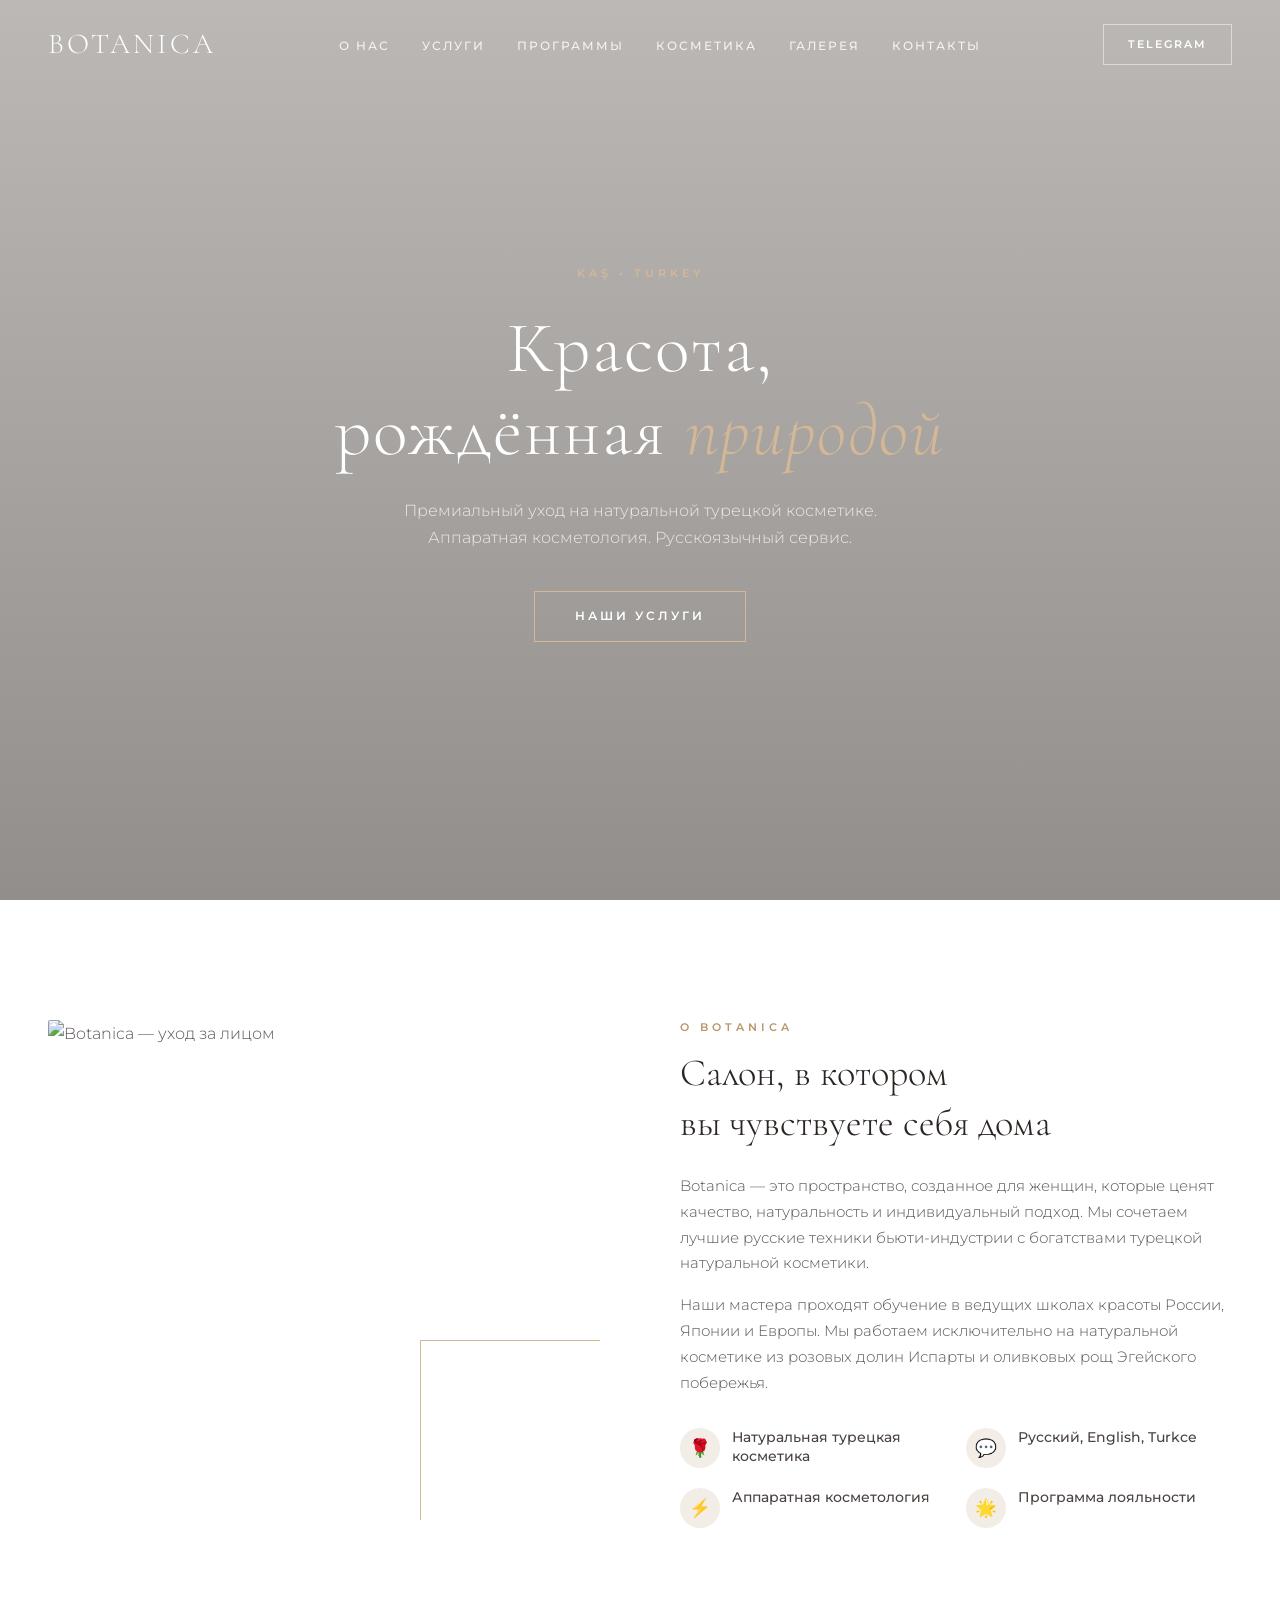
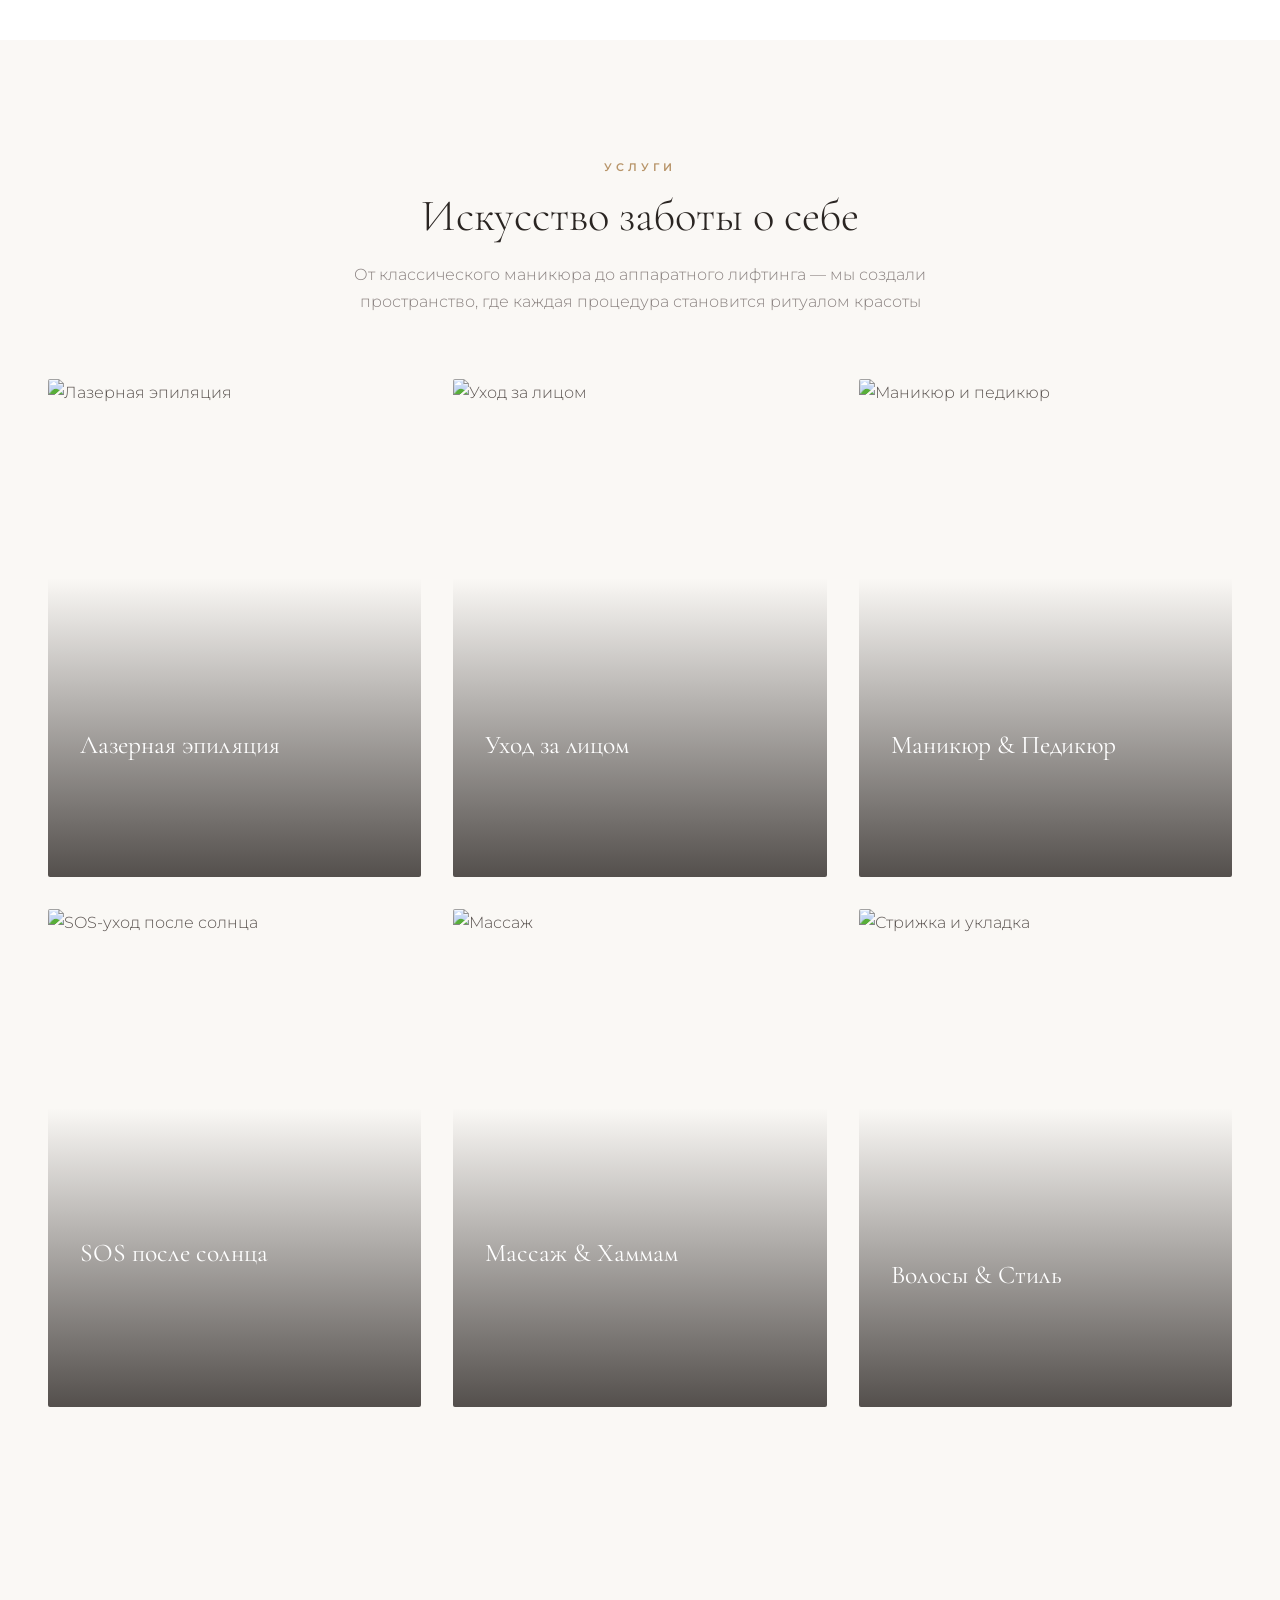
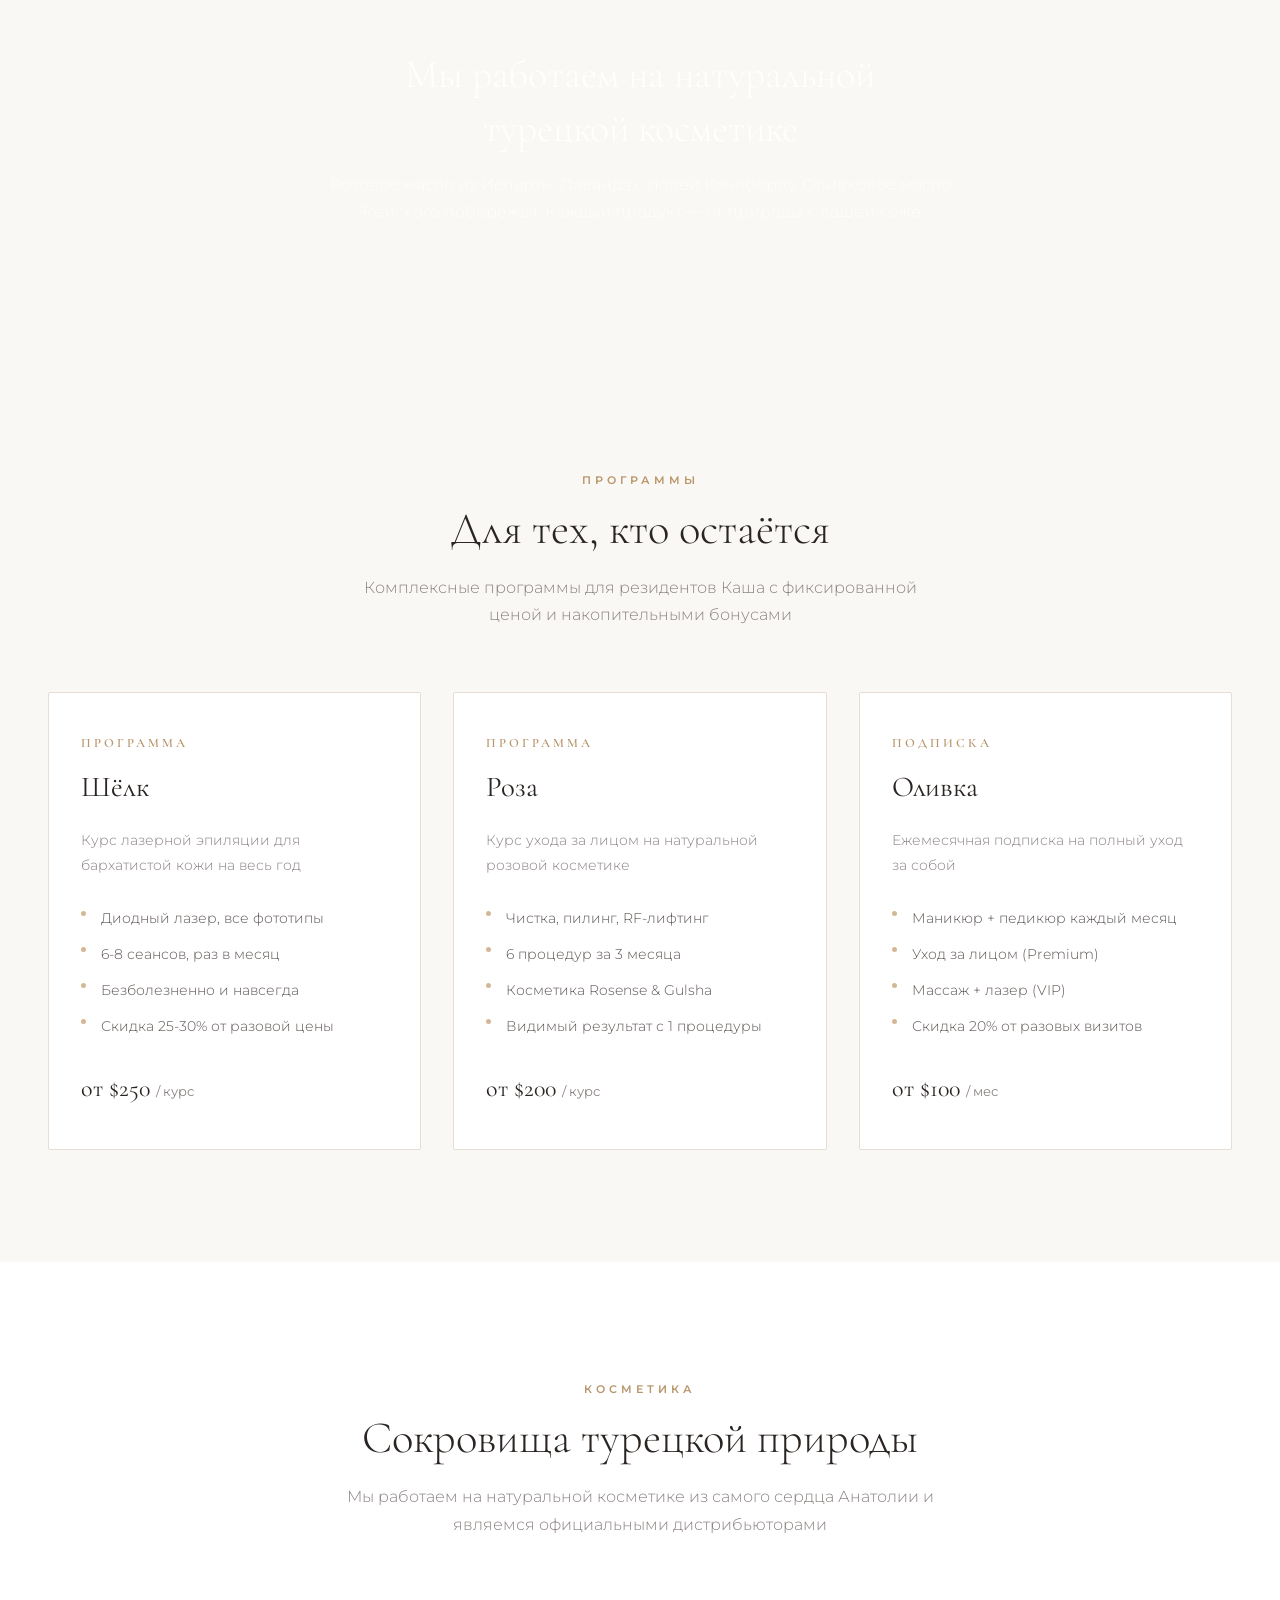
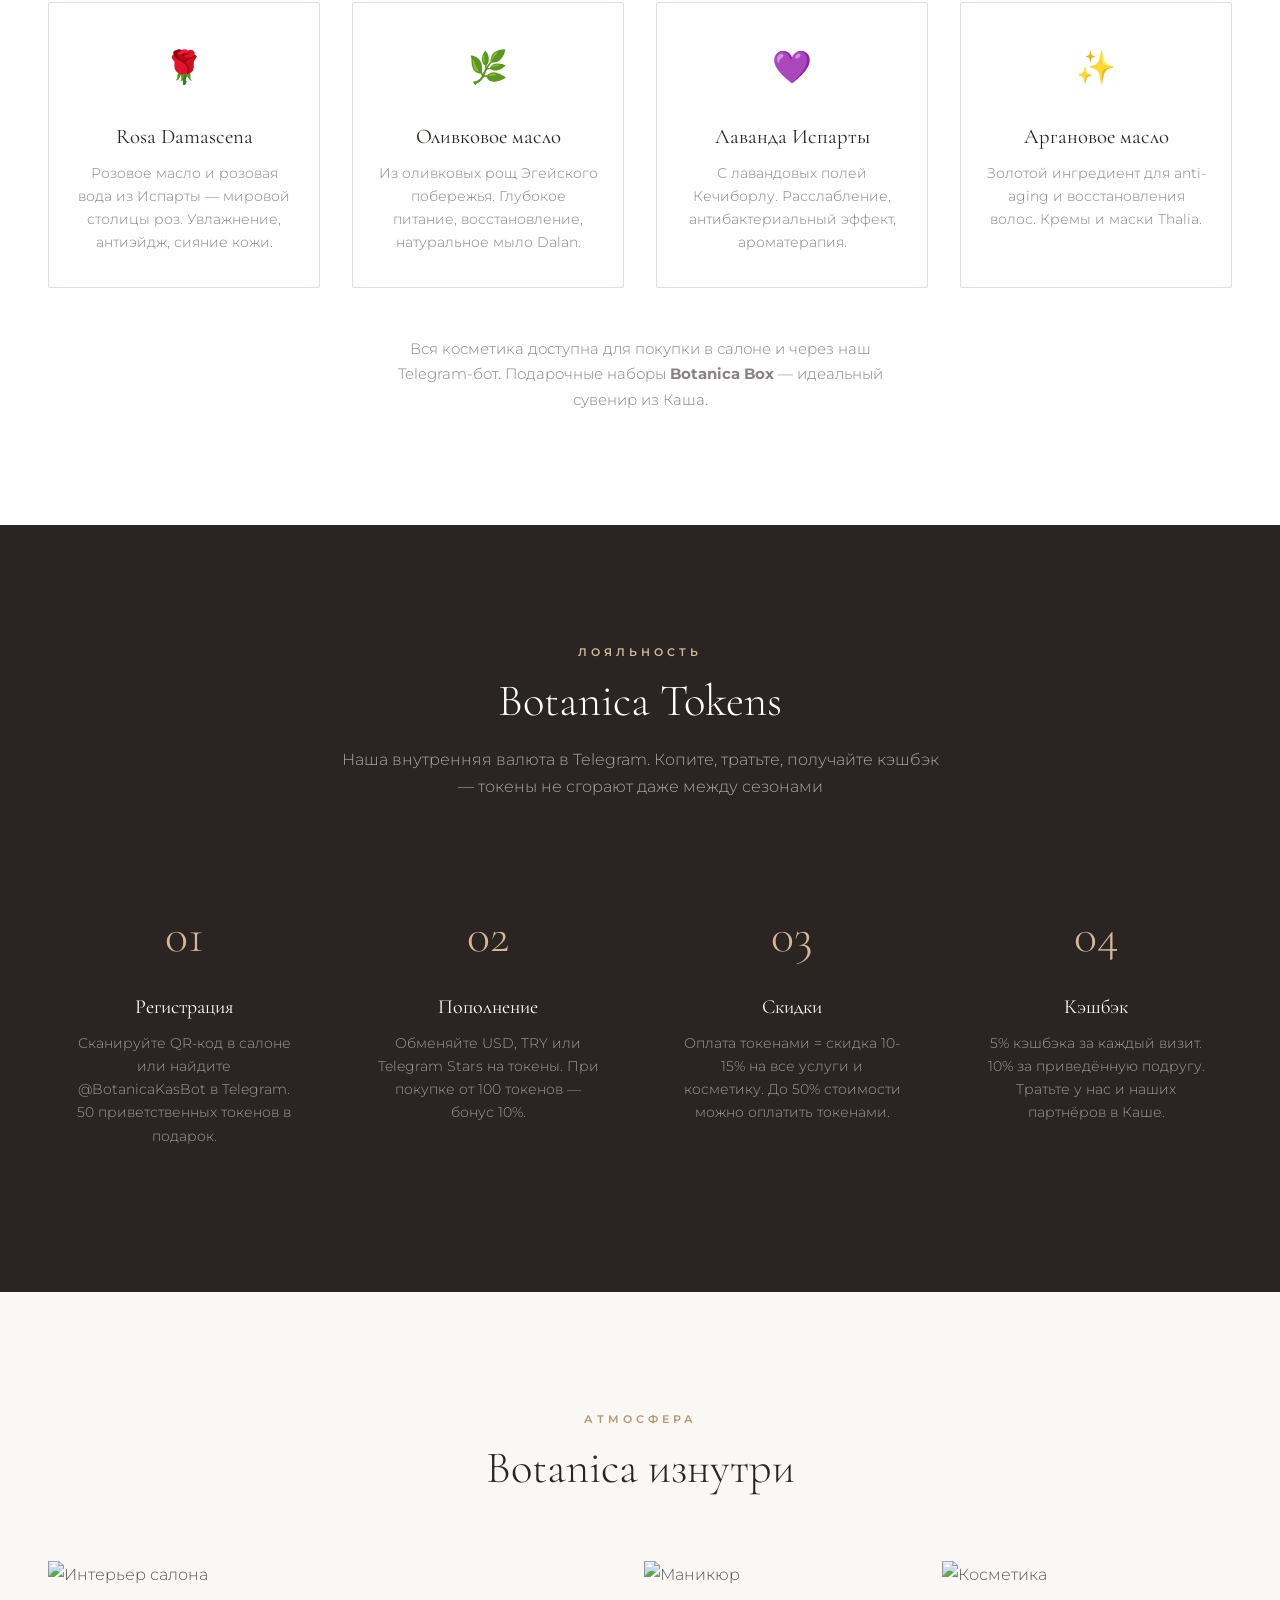
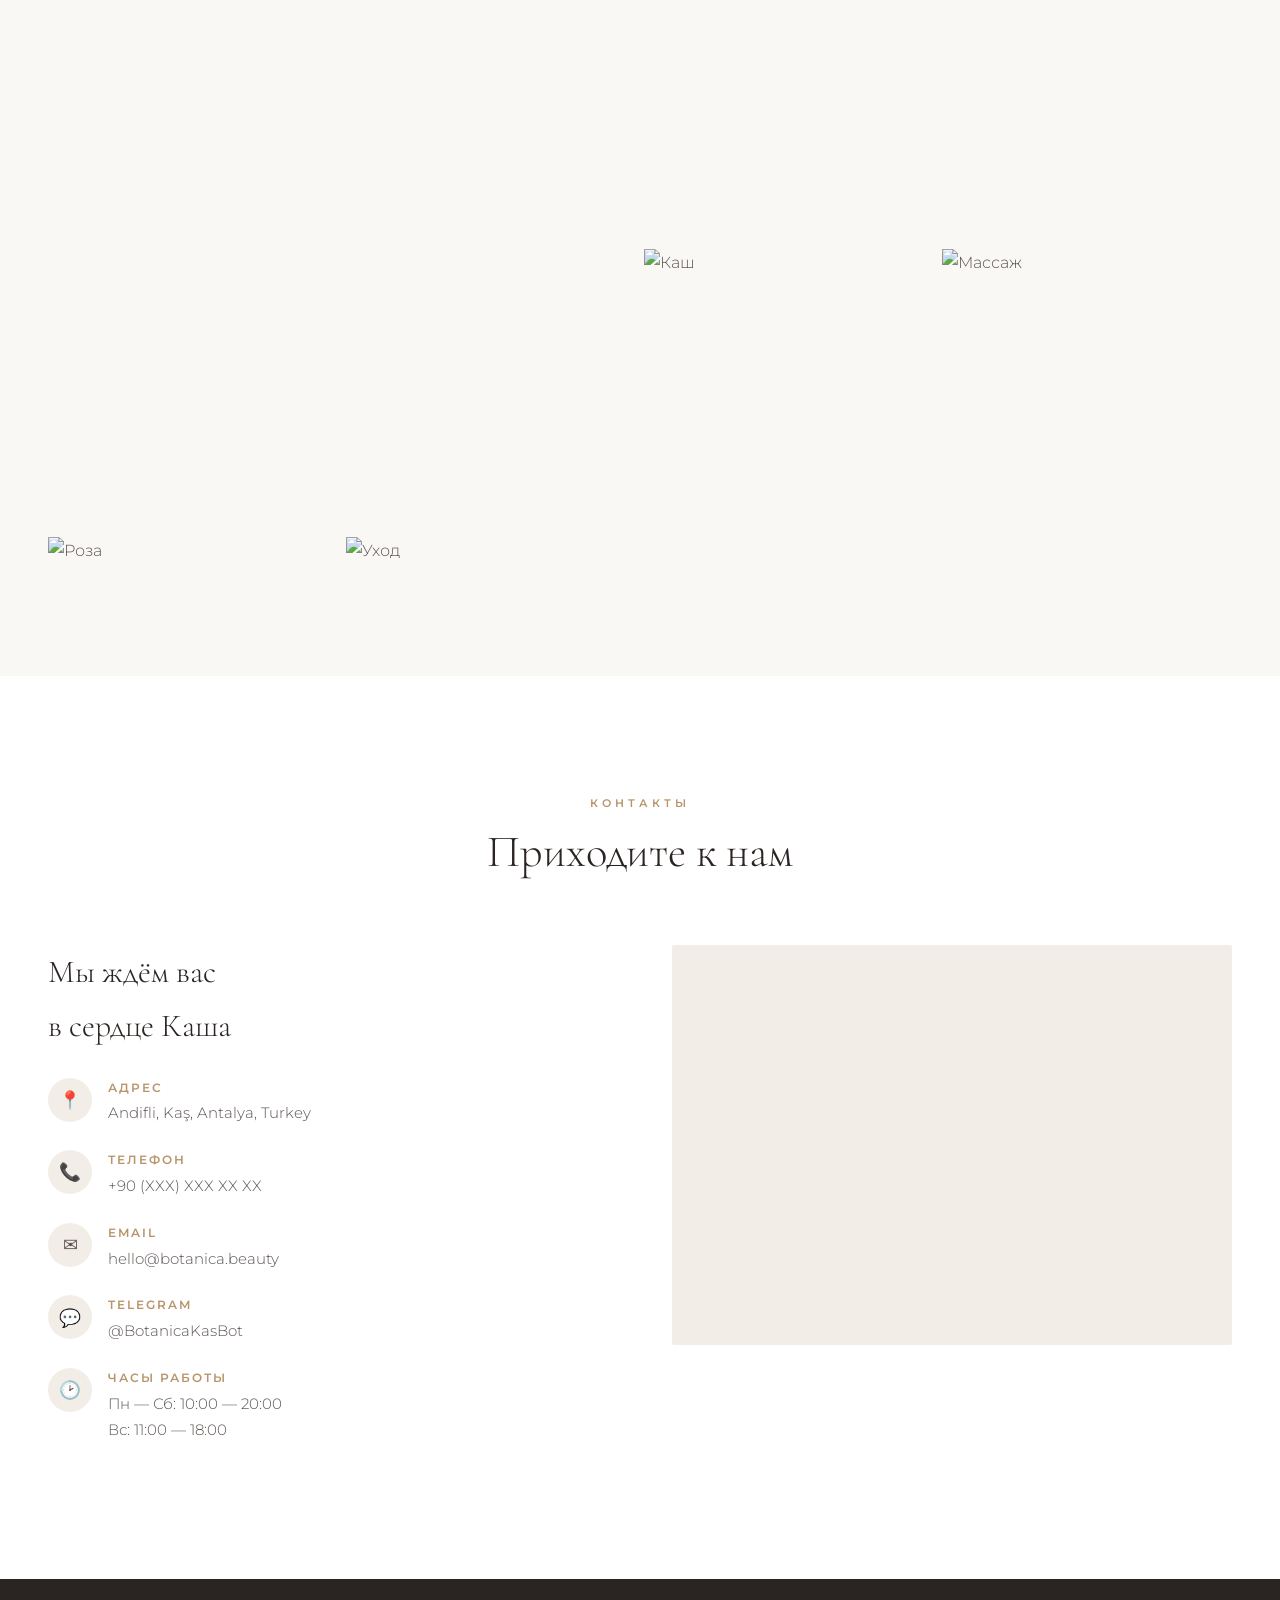
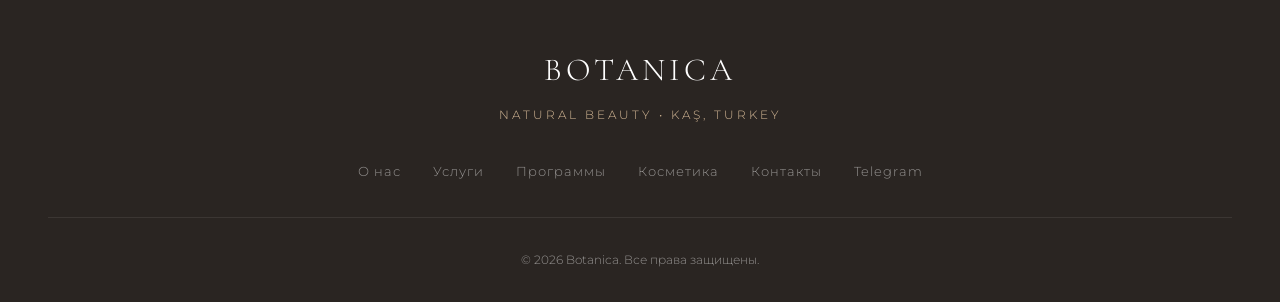
==== docs/promo/index.html @ bbc09ff9 "Add premium promo website for Botanica beauty salon - Luxury landing page targeting Russian-speaking" ====
<!DOCTYPE html>
<html lang="ru">
<head>
  <meta charset="UTF-8">
  <meta name="viewport" content="width=device-width, initial-scale=1.0">
  <title>Botanica — Салон красоты в Каше</title>
  <meta name="description" content="Botanica — премиальный салон красоты и студия натуральной турецкой косметики в Каше, Турция. Аппаратная косметология, лазерная эпиляция, маникюр, уход за лицом.">
  <link rel="stylesheet" href="css/style.css">
  <link rel="icon" href="data:image/svg+xml,<svg xmlns='http://www.w3.org/2000/svg' viewBox='0 0 100 100'><text y='.9em' font-size='90'>🌿</text></svg>">
</head>
<body>

<!-- ===== NAVIGATION ===== -->
<nav class="nav">
  <a href="#" class="nav-logo">Botanica</a>
  <button class="nav-toggle" aria-label="Menu">
    <span></span><span></span><span></span>
  </button>
  <ul class="nav-links">
    <li><a href="#about">О нас</a></li>
    <li><a href="#services">Услуги</a></li>
    <li><a href="#programs">Программы</a></li>
    <li><a href="#cosmetics">Косметика</a></li>
    <li><a href="#gallery">Галерея</a></li>
    <li><a href="#contact">Контакты</a></li>
  </ul>
  <a href="https://t.me/BotanicaKasBot" class="nav-cta" target="_blank">Telegram</a>
</nav>

<!-- ===== HERO ===== -->
<section class="hero">
  <div class="hero-bg"></div>
  <div class="hero-overlay"></div>
  <div class="hero-content">
    <span class="hero-tag">Kaş &bull; Turkey</span>
    <h1>Красота,<br>рождённая <em>природой</em></h1>
    <p class="hero-sub">Премиальный уход на натуральной турецкой косметике.<br>Аппаратная косметология. Русскоязычный сервис.</p>
    <a href="#services" class="hero-btn">Наши услуги</a>
  </div>
</section>

<!-- ===== ABOUT ===== -->
<section class="about" id="about">
  <div class="section about-grid">
    <div class="about-img reveal">
      <img src="https://images.unsplash.com/photo-1570172619644-dfd03ed5d881?w=800&q=80" alt="Botanica — уход за лицом" loading="lazy">
    </div>
    <div class="about-text reveal">
      <span class="section-tag">О Botanica</span>
      <h2>Салон, в котором<br>вы чувствуете себя дома</h2>
      <p>Botanica — это пространство, созданное для женщин, которые ценят качество, натуральность и индивидуальный подход. Мы сочетаем лучшие русские техники бьюти-индустрии с богатствами турецкой натуральной косметики.</p>
      <p>Наши мастера проходят обучение в ведущих школах красоты России, Японии и Европы. Мы работаем исключительно на натуральной косметике из розовых долин Испарты и оливковых рощ Эгейского побережья.</p>
      <div class="about-features">
        <div class="about-feature">
          <div class="icon">&#127801;</div>
          <span>Натуральная турецкая косметика</span>
        </div>
        <div class="about-feature">
          <div class="icon">&#128172;</div>
          <span>Русский, English, Turkce</span>
        </div>
        <div class="about-feature">
          <div class="icon">&#9889;</div>
          <span>Аппаратная косметология</span>
        </div>
        <div class="about-feature">
          <div class="icon">&#127775;</div>
          <span>Программа лояльности</span>
        </div>
      </div>
    </div>
  </div>
</section>

<!-- ===== SERVICES ===== -->
<section id="services">
  <div class="section">
    <div class="section-header reveal">
      <span class="section-tag">Услуги</span>
      <h2 class="section-title">Искусство заботы о себе</h2>
      <p class="section-subtitle">От классического маникюра до аппаратного лифтинга — мы создали пространство, где каждая процедура становится ритуалом красоты</p>
    </div>

    <div class="services-grid">
      <div class="service-card reveal">
        <img src="https://images.unsplash.com/photo-1616394584738-fc6e612e71b9?w=600&q=80" alt="Лазерная эпиляция" loading="lazy">
        <div class="service-card-overlay">
          <h3>Лазерная эпиляция</h3>
          <p>Диодный лазер нового поколения. Все фототипы кожи. Комфортно и навсегда.</p>
          <span class="service-card-price">от $50 за зону</span>
        </div>
      </div>

      <div class="service-card reveal">
        <img src="https://images.unsplash.com/photo-1570172619644-dfd03ed5d881?w=600&q=80" alt="Уход за лицом" loading="lazy">
        <div class="service-card-overlay">
          <h3>Уход за лицом</h3>
          <p>HydraFacial, RF-лифтинг, пилинги на розовой воде. Антиэйдж и восстановление.</p>
          <span class="service-card-price">от $40</span>
        </div>
      </div>

      <div class="service-card reveal">
        <img src="https://images.unsplash.com/photo-1604654894610-df63bc536371?w=600&q=80" alt="Маникюр и педикюр" loading="lazy">
        <div class="service-card-overlay">
          <h3>Маникюр &amp; Педикюр</h3>
          <p>Аппаратный маникюр, стойкое покрытие, нейл-арт. Стерильность и точность.</p>
          <span class="service-card-price">от $25</span>
        </div>
      </div>

      <div class="service-card reveal">
        <img src="https://images.unsplash.com/photo-1519823551278-64ac92734fb1?w=600&q=80" alt="SOS-уход после солнца" loading="lazy">
        <div class="service-card-overlay">
          <h3>SOS после солнца</h3>
          <p>Экстренное восстановление кожи после солнечных ожогов. Маски с алоэ и розовой водой.</p>
          <span class="service-card-price">от $35</span>
        </div>
      </div>

      <div class="service-card reveal">
        <img src="https://images.unsplash.com/photo-1560750588-73207b1ef5b8?w=600&q=80" alt="Массаж" loading="lazy">
        <div class="service-card-overlay">
          <h3>Массаж &amp; Хаммам</h3>
          <p>Расслабляющий массаж с эфирными маслами. Авторский ритуал «Botanica Hammam».</p>
          <span class="service-card-price">от $60</span>
        </div>
      </div>

      <div class="service-card reveal">
        <img src="https://images.unsplash.com/photo-1562322140-8baeececf3df?w=600&q=80" alt="Стрижка и укладка" loading="lazy">
        <div class="service-card-overlay">
          <h3>Волосы &amp; Стиль</h3>
          <p>Стрижки, окрашивание, восстановление. Уходовые процедуры с аргановым маслом.</p>
          <span class="service-card-price">от $30</span>
        </div>
      </div>
    </div>
  </div>
</section>

<!-- ===== HIGHLIGHT ===== -->
<div class="highlight">
  <div class="highlight-bg"></div>
  <div class="highlight-content reveal">
    <h2>Мы работаем на натуральной<br>турецкой косметике</h2>
    <p>Розовое масло из Испарты. Лаванда с полей Кечиборлу. Оливковое масло Эгейского побережья. Каждый продукт — от природы к вашей коже.</p>
  </div>
</div>

<!-- ===== PROGRAMS ===== -->
<section id="programs">
  <div class="section">
    <div class="section-header reveal">
      <span class="section-tag">Программы</span>
      <h2 class="section-title">Для тех, кто остаётся</h2>
      <p class="section-subtitle">Комплексные программы для резидентов Каша с фиксированной ценой и накопительными бонусами</p>
    </div>

    <div class="programs-grid">
      <div class="program-card reveal">
        <div class="program-name">Программа</div>
        <h3>Шёлк</h3>
        <p>Курс лазерной эпиляции для бархатистой кожи на весь год</p>
        <ul>
          <li>Диодный лазер, все фототипы</li>
          <li>6-8 сеансов, раз в месяц</li>
          <li>Безболезненно и навсегда</li>
          <li>Скидка 25-30% от разовой цены</li>
        </ul>
        <div class="program-price">от $250 <small>/ курс</small></div>
      </div>

      <div class="program-card reveal">
        <div class="program-name">Программа</div>
        <h3>Роза</h3>
        <p>Курс ухода за лицом на натуральной розовой косметике</p>
        <ul>
          <li>Чистка, пилинг, RF-лифтинг</li>
          <li>6 процедур за 3 месяца</li>
          <li>Косметика Rosense &amp; Gulsha</li>
          <li>Видимый результат с 1 процедуры</li>
        </ul>
        <div class="program-price">от $200 <small>/ курс</small></div>
      </div>

      <div class="program-card reveal">
        <div class="program-name">Подписка</div>
        <h3>Оливка</h3>
        <p>Ежемесячная подписка на полный уход за собой</p>
        <ul>
          <li>Маникюр + педикюр каждый месяц</li>
          <li>Уход за лицом (Premium)</li>
          <li>Массаж + лазер (VIP)</li>
          <li>Скидка 20% от разовых визитов</li>
        </ul>
        <div class="program-price">от $100 <small>/ мес</small></div>
      </div>
    </div>
  </div>
</section>

<!-- ===== COSMETICS ===== -->
<section class="cosmetics" id="cosmetics">
  <div class="section">
    <div class="section-header reveal">
      <span class="section-tag">Косметика</span>
      <h2 class="section-title">Сокровища турецкой природы</h2>
      <p class="section-subtitle">Мы работаем на натуральной косметике из самого сердца Анатолии и являемся официальными дистрибьюторами</p>
    </div>

    <div class="cosmetics-grid">
      <div class="cosmetic-card reveal">
        <div class="cosmetic-icon">&#127801;</div>
        <h4>Rosa Damascena</h4>
        <p>Розовое масло и розовая вода из Испарты — мировой столицы роз. Увлажнение, антиэйдж, сияние кожи.</p>
      </div>
      <div class="cosmetic-card reveal">
        <div class="cosmetic-icon">&#127807;</div>
        <h4>Оливковое масло</h4>
        <p>Из оливковых рощ Эгейского побережья. Глубокое питание, восстановление, натуральное мыло Dalan.</p>
      </div>
      <div class="cosmetic-card reveal">
        <div class="cosmetic-icon">&#128156;</div>
        <h4>Лаванда Испарты</h4>
        <p>С лавандовых полей Кечиборлу. Расслабление, антибактериальный эффект, ароматерапия.</p>
      </div>
      <div class="cosmetic-card reveal">
        <div class="cosmetic-icon">&#10024;</div>
        <h4>Аргановое масло</h4>
        <p>Золотой ингредиент для anti-aging и восстановления волос. Кремы и маски Thalia.</p>
      </div>
    </div>

    <div style="text-align:center; margin-top:3rem;" class="reveal">
      <p style="font-size:.95rem; color:var(--text-light); max-width:500px; margin:0 auto;">
        Вся косметика доступна для покупки в салоне и через наш Telegram-бот. Подарочные наборы <strong>Botanica Box</strong> — идеальный сувенир из Каша.
      </p>
    </div>
  </div>
</section>

<!-- ===== LOYALTY ===== -->
<section class="loyalty" id="loyalty">
  <div class="section">
    <div class="section-header">
      <span class="section-tag">Лояльность</span>
      <h2 class="section-title">Botanica Tokens</h2>
      <p class="section-subtitle">Наша внутренняя валюта в Telegram. Копите, тратьте, получайте кэшбэк — токены не сгорают даже между сезонами</p>
    </div>

    <div class="loyalty-steps">
      <div class="loyalty-step reveal">
        <div class="loyalty-step-num">01</div>
        <h4>Регистрация</h4>
        <p>Сканируйте QR-код в салоне или найдите @BotanicaKasBot в Telegram. 50 приветственных токенов в подарок.</p>
      </div>
      <div class="loyalty-step reveal">
        <div class="loyalty-step-num">02</div>
        <h4>Пополнение</h4>
        <p>Обменяйте USD, TRY или Telegram Stars на токены. При покупке от 100 токенов — бонус 10%.</p>
      </div>
      <div class="loyalty-step reveal">
        <div class="loyalty-step-num">03</div>
        <h4>Скидки</h4>
        <p>Оплата токенами = скидка 10-15% на все услуги и косметику. До 50% стоимости можно оплатить токенами.</p>
      </div>
      <div class="loyalty-step reveal">
        <div class="loyalty-step-num">04</div>
        <h4>Кэшбэк</h4>
        <p>5% кэшбэка за каждый визит. 10% за приведённую подругу. Тратьте у нас и наших партнёров в Каше.</p>
      </div>
    </div>
  </div>
</section>

<!-- ===== GALLERY ===== -->
<section id="gallery">
  <div class="section">
    <div class="section-header reveal">
      <span class="section-tag">Атмосфера</span>
      <h2 class="section-title">Botanica изнутри</h2>
    </div>

    <div class="gallery-grid reveal">
      <div class="gallery-item">
        <img src="https://images.unsplash.com/photo-1522337360788-8b13dee7a37e?w=900&q=80" alt="Интерьер салона" loading="lazy">
      </div>
      <div class="gallery-item">
        <img src="https://images.unsplash.com/photo-1487412947147-5cebf100ffc2?w=500&q=80" alt="Маникюр" loading="lazy">
      </div>
      <div class="gallery-item">
        <img src="https://images.unsplash.com/photo-1596178065887-1198b6148b2b?w=500&q=80" alt="Косметика" loading="lazy">
      </div>
      <div class="gallery-item">
        <img src="https://images.unsplash.com/photo-1507003211169-0a1dd7228f2d?w=500&q=80" alt="Каш" loading="lazy">
      </div>
      <div class="gallery-item">
        <img src="https://images.unsplash.com/photo-1540555700478-4be289fbec6b?w=500&q=80" alt="Массаж" loading="lazy">
      </div>
      <div class="gallery-item">
        <img src="https://images.unsplash.com/photo-1457972729786-0411a3b2b626?w=500&q=80" alt="Роза" loading="lazy">
      </div>
      <div class="gallery-item">
        <img src="https://images.unsplash.com/photo-1583416750470-965b2707b355?w=500&q=80" alt="Уход" loading="lazy">
      </div>
    </div>
  </div>
</section>

<!-- ===== CONTACT ===== -->
<section class="contact" id="contact">
  <div class="section">
    <div class="section-header reveal">
      <span class="section-tag">Контакты</span>
      <h2 class="section-title">Приходите к нам</h2>
    </div>

    <div class="contact-grid">
      <div class="contact-info reveal">
        <h3>Мы ждём вас<br>в сердце Каша</h3>
        <div class="contact-item">
          <div class="ci-icon">&#128205;</div>
          <div class="ci-text">
            <h4>Адрес</h4>
            <p>Andifli, Kaş, Antalya, Turkey</p>
          </div>
        </div>
        <div class="contact-item">
          <div class="ci-icon">&#128222;</div>
          <div class="ci-text">
            <h4>Телефон</h4>
            <p>+90 (XXX) XXX XX XX</p>
          </div>
        </div>
        <div class="contact-item">
          <div class="ci-icon">&#9993;</div>
          <div class="ci-text">
            <h4>Email</h4>
            <p>hello@botanica.beauty</p>
          </div>
        </div>
        <div class="contact-item">
          <div class="ci-icon">&#128172;</div>
          <div class="ci-text">
            <h4>Telegram</h4>
            <p>@BotanicaKasBot</p>
          </div>
        </div>
        <div class="contact-item">
          <div class="ci-icon">&#128337;</div>
          <div class="ci-text">
            <h4>Часы работы</h4>
            <p>Пн — Сб: 10:00 — 20:00<br>Вс: 11:00 — 18:00</p>
          </div>
        </div>
      </div>

      <div class="contact-map reveal">
        <iframe src="https://www.google.com/maps/embed?pb=!1m18!1m12!1m3!1d12856.09!2d29.635!3d36.199!2m3!1f0!2f0!3f0!3m2!1i1024!2i768!4f13.1!3m3!1m2!1s0x14c04a1a41a36f0d%3A0x4e54c9c84c8e1b89!2sKa%C5%9F%2C%20Antalya%2C%20Turkey!5e0!3m2!1sen!2s!4v1" allowfullscreen loading="lazy" title="Botanica location"></iframe>
      </div>
    </div>
  </div>
</section>

<!-- ===== FOOTER ===== -->
<footer class="footer">
  <div class="footer-logo">Botanica</div>
  <div class="footer-tagline">Natural Beauty &bull; Kaş, Turkey</div>
  <ul class="footer-links">
    <li><a href="#about">О нас</a></li>
    <li><a href="#services">Услуги</a></li>
    <li><a href="#programs">Программы</a></li>
    <li><a href="#cosmetics">Косметика</a></li>
    <li><a href="#contact">Контакты</a></li>
    <li><a href="https://t.me/BotanicaKasBot" target="_blank">Telegram</a></li>
  </ul>
  <div class="footer-copy">&copy; 2026 Botanica. Все права защищены.</div>
</footer>

<script src="js/main.js"></script>
</body>
</html>
---- docs/promo/css/style.css ----
/* ============================================================
   Botanica Promo — Premium Beauty Salon in Kaş
   Luxury aesthetic: soft neutrals, gold accents, airy typography
   ============================================================ */

@import url('https://fonts.googleapis.com/css2?family=Cormorant+Garamond:ital,wght@0,300;0,400;0,500;0,600;0,700;1,300;1,400&family=Montserrat:wght@300;400;500;600&display=swap');

:root {
  --cream: #faf8f5;
  --white: #ffffff;
  --nude: #f3ede7;
  --blush: #e8ddd4;
  --rose: #c9a88e;
  --gold: #b8956a;
  --gold-light: #d4b896;
  --dark: #2a2522;
  --dark-soft: #4a4340;
  --text: #5c5552;
  --text-light: #8a8280;
  --green: #7a9b7e;
  --green-dark: #5a7a5e;
  --overlay: rgba(42, 37, 34, .45);
  --serif: 'Cormorant Garamond', Georgia, serif;
  --sans: 'Montserrat', -apple-system, BlinkMacSystemFont, sans-serif;
  --transition: .4s cubic-bezier(.25, .8, .25, 1);
}

*, *::before, *::after { margin: 0; padding: 0; box-sizing: border-box; }

html { scroll-behavior: smooth; font-size: 16px; }

body {
  font-family: var(--sans);
  background: var(--cream);
  color: var(--text);
  line-height: 1.7;
  font-weight: 300;
  overflow-x: hidden;
}

::selection { background: var(--gold-light); color: var(--dark); }

img { max-width: 100%; display: block; }

a { color: var(--gold); text-decoration: none; transition: color var(--transition); }
a:hover { color: var(--dark); }

/* ===== NAVIGATION ===== */
.nav {
  position: fixed; top: 0; left: 0; right: 0; z-index: 1000;
  padding: 1.25rem 3rem;
  display: flex; align-items: center; justify-content: space-between;
  transition: background var(--transition), padding var(--transition), box-shadow var(--transition);
}
.nav.scrolled {
  background: rgba(250, 248, 245, .95);
  backdrop-filter: blur(20px);
  padding: .75rem 3rem;
  box-shadow: 0 1px 30px rgba(0,0,0,.06);
}
.nav-logo {
  font-family: var(--serif);
  font-size: 1.8rem;
  font-weight: 300;
  letter-spacing: 3px;
  color: var(--white);
  text-transform: uppercase;
  transition: color var(--transition);
}
.nav.scrolled .nav-logo { color: var(--dark); }
.nav-links { display: flex; gap: 2rem; list-style: none; }
.nav-links a {
  font-size: .75rem; font-weight: 500; letter-spacing: 2px;
  text-transform: uppercase; color: rgba(255,255,255,.85);
  position: relative; transition: color var(--transition);
}
.nav.scrolled .nav-links a { color: var(--text); }
.nav-links a:hover { color: var(--gold); }
.nav-links a::after {
  content: ''; position: absolute; bottom: -4px; left: 0;
  width: 0; height: 1px; background: var(--gold);
  transition: width var(--transition);
}
.nav-links a:hover::after { width: 100%; }

.nav-cta {
  font-size: .7rem; font-weight: 600; letter-spacing: 2px;
  text-transform: uppercase; color: var(--white);
  border: 1px solid rgba(255,255,255,.5);
  padding: .6rem 1.5rem; border-radius: 0;
  transition: all var(--transition); cursor: pointer; background: none;
}
.nav.scrolled .nav-cta { color: var(--gold); border-color: var(--gold); }
.nav-cta:hover { background: var(--gold); color: var(--white); border-color: var(--gold); }

/* Mobile menu */
.nav-toggle {
  display: none; background: none; border: none; cursor: pointer;
  width: 30px; height: 24px; position: relative;
}
.nav-toggle span {
  display: block; width: 100%; height: 1.5px; background: white;
  position: absolute; left: 0; transition: all .3s;
}
.nav.scrolled .nav-toggle span { background: var(--dark); }
.nav-toggle span:nth-child(1) { top: 0; }
.nav-toggle span:nth-child(2) { top: 50%; transform: translateY(-50%); }
.nav-toggle span:nth-child(3) { bottom: 0; }

@media (max-width: 900px) {
  .nav { padding: 1rem 1.5rem; }
  .nav.scrolled { padding: .75rem 1.5rem; }
  .nav-toggle { display: block; }
  .nav-links {
    display: none; flex-direction: column;
    position: absolute; top: 100%; left: 0; right: 0;
    background: rgba(250,248,245,.98); backdrop-filter: blur(20px);
    padding: 2rem; gap: 1.25rem;
  }
  .nav-links.open { display: flex; }
  .nav-links a { color: var(--text) !important; font-size: .85rem; }
  .nav-cta { display: none; }
}

/* ===== HERO ===== */
.hero {
  position: relative;
  height: 100vh; min-height: 700px;
  display: flex; align-items: center; justify-content: center;
  text-align: center;
  overflow: hidden;
}
.hero-bg {
  position: absolute; inset: 0;
  background-image: url('https://images.unsplash.com/photo-1560750588-73207b1ef5b8?w=1920&q=80');
  background-size: cover; background-position: center;
  filter: brightness(.7);
  transition: transform 8s ease-out;
}
.hero:hover .hero-bg { transform: scale(1.03); }
.hero-overlay {
  position: absolute; inset: 0;
  background: linear-gradient(180deg, rgba(42,37,34,.3) 0%, rgba(42,37,34,.5) 100%);
}
.hero-content { position: relative; z-index: 2; max-width: 700px; padding: 0 2rem; }
.hero-tag {
  display: inline-block;
  font-size: .7rem; font-weight: 600; letter-spacing: 4px;
  text-transform: uppercase; color: var(--gold-light);
  margin-bottom: 1.5rem;
  opacity: 0; animation: fadeUp .8s .3s forwards;
}
.hero h1 {
  font-family: var(--serif);
  font-size: 4.5rem; font-weight: 300;
  color: var(--white); line-height: 1.15;
  letter-spacing: 2px;
  opacity: 0; animation: fadeUp .8s .5s forwards;
}
.hero h1 em { font-style: italic; color: var(--gold-light); }
.hero-sub {
  font-size: 1rem; color: rgba(255,255,255,.8);
  margin-top: 1.5rem; font-weight: 300;
  opacity: 0; animation: fadeUp .8s .7s forwards;
}
.hero-btn {
  display: inline-block;
  margin-top: 2.5rem;
  padding: .9rem 2.5rem;
  font-size: .75rem; font-weight: 600; letter-spacing: 3px;
  text-transform: uppercase;
  color: var(--white); border: 1px solid var(--gold-light);
  background: transparent;
  transition: all var(--transition);
  cursor: pointer;
  opacity: 0; animation: fadeUp .8s .9s forwards;
}
.hero-btn:hover { background: var(--gold); border-color: var(--gold); color: var(--white); }

@media (max-width: 768px) {
  .hero h1 { font-size: 2.8rem; }
}

/* ===== SECTION SHARED ===== */
.section {
  padding: 7rem 3rem;
  max-width: 1300px;
  margin: 0 auto;
}
@media (max-width: 768px) {
  .section { padding: 4rem 1.5rem; }
}

.section-header {
  text-align: center;
  margin-bottom: 4rem;
}
.section-tag {
  display: inline-block;
  font-size: .7rem; font-weight: 600; letter-spacing: 4px;
  text-transform: uppercase; color: var(--gold);
  margin-bottom: .75rem;
}
.section-title {
  font-family: var(--serif);
  font-size: 2.8rem; font-weight: 300;
  color: var(--dark); line-height: 1.25;
}
.section-subtitle {
  font-size: 1rem; color: var(--text-light);
  max-width: 600px; margin: 1rem auto 0;
  font-weight: 300;
}

/* ===== ABOUT ===== */
.about {
  background: var(--white);
}
.about-grid {
  display: grid;
  grid-template-columns: 1fr 1fr;
  gap: 5rem;
  align-items: center;
}
.about-img {
  position: relative;
  border-radius: 2px;
  overflow: hidden;
}
.about-img img {
  width: 100%;
  height: 500px;
  object-fit: cover;
  transition: transform 6s ease-out;
}
.about-img:hover img { transform: scale(1.05); }
.about-img::after {
  content: '';
  position: absolute; bottom: -20px; right: -20px;
  width: 200px; height: 200px;
  border: 1px solid var(--gold-light);
  z-index: -1;
}
.about-text .section-tag { text-align: left; }
.about-text h2 {
  font-family: var(--serif);
  font-size: 2.4rem; font-weight: 300;
  color: var(--dark); line-height: 1.3;
  margin-bottom: 1.5rem;
}
.about-text p {
  color: var(--text); font-size: .95rem;
  margin-bottom: 1rem;
}
.about-features {
  display: grid; grid-template-columns: 1fr 1fr;
  gap: 1.25rem; margin-top: 2rem;
}
.about-feature {
  display: flex; align-items: flex-start; gap: .75rem;
}
.about-feature .icon {
  width: 40px; height: 40px; flex-shrink: 0;
  display: flex; align-items: center; justify-content: center;
  background: var(--nude); border-radius: 50%;
  font-size: 1.1rem;
}
.about-feature span {
  font-size: .85rem; font-weight: 500; color: var(--dark-soft);
  line-height: 1.4;
}

@media (max-width: 900px) {
  .about-grid { grid-template-columns: 1fr; gap: 2.5rem; }
  .about-img img { height: 350px; }
  .about-features { grid-template-columns: 1fr; }
}

/* ===== SERVICES ===== */
.services-grid {
  display: grid;
  grid-template-columns: repeat(3, 1fr);
  gap: 2rem;
}
.service-card {
  position: relative;
  overflow: hidden;
  border-radius: 2px;
  cursor: pointer;
  aspect-ratio: 3/4;
}
.service-card img {
  width: 100%; height: 100%;
  object-fit: cover;
  transition: transform .6s ease, filter .6s ease;
}
.service-card:hover img {
  transform: scale(1.08);
  filter: brightness(.75);
}
.service-card-overlay {
  position: absolute; inset: 0;
  background: linear-gradient(180deg, transparent 40%, rgba(42,37,34,.8) 100%);
  display: flex; flex-direction: column;
  justify-content: flex-end;
  padding: 2rem;
  transition: background var(--transition);
}
.service-card:hover .service-card-overlay {
  background: linear-gradient(180deg, transparent 20%, rgba(42,37,34,.85) 100%);
}
.service-card-overlay h3 {
  font-family: var(--serif);
  font-size: 1.6rem; font-weight: 400;
  color: var(--white); margin-bottom: .25rem;
}
.service-card-overlay p {
  font-size: .8rem; color: rgba(255,255,255,.75);
  font-weight: 300;
  opacity: 0; transform: translateY(10px);
  transition: all .4s ease;
}
.service-card:hover .service-card-overlay p {
  opacity: 1; transform: translateY(0);
}
.service-card-price {
  display: inline-block;
  margin-top: .75rem;
  font-size: .7rem; font-weight: 600; letter-spacing: 2px;
  text-transform: uppercase; color: var(--gold-light);
  opacity: 0; transform: translateY(10px);
  transition: all .4s .1s ease;
}
.service-card:hover .service-card-price {
  opacity: 1; transform: translateY(0);
}

@media (max-width: 900px) {
  .services-grid { grid-template-columns: 1fr 1fr; }
}
@media (max-width: 600px) {
  .services-grid { grid-template-columns: 1fr; }
  .service-card { aspect-ratio: 4/3; }
}

/* ===== HIGHLIGHT BANNER ===== */
.highlight {
  position: relative;
  padding: 8rem 3rem;
  text-align: center;
  overflow: hidden;
}
.highlight-bg {
  position: absolute; inset: 0;
  background-image: url('https://images.unsplash.com/photo-1515377905703-c4788e51af15?w=1920&q=80');
  background-size: cover; background-position: center;
  filter: brightness(.5);
}
.highlight-content {
  position: relative; z-index: 2;
  max-width: 700px; margin: 0 auto;
}
.highlight h2 {
  font-family: var(--serif);
  font-size: 2.5rem; font-weight: 300;
  color: var(--white); line-height: 1.35;
  margin-bottom: 1rem;
}
.highlight p {
  color: rgba(255,255,255,.8); font-size: 1rem; font-weight: 300;
}

/* ===== COSMETICS ===== */
.cosmetics { background: var(--white); }
.cosmetics-grid {
  display: grid;
  grid-template-columns: repeat(4, 1fr);
  gap: 2rem;
}
.cosmetic-card {
  text-align: center;
  padding: 2rem 1.5rem;
  border: 1px solid var(--blush);
  border-radius: 2px;
  transition: all var(--transition);
}
.cosmetic-card:hover {
  border-color: var(--gold-light);
  box-shadow: 0 10px 40px rgba(184,149,106,.1);
  transform: translateY(-4px);
}
.cosmetic-icon {
  width: 64px; height: 64px; margin: 0 auto 1.25rem;
  display: flex; align-items: center; justify-content: center;
  font-size: 2rem;
}
.cosmetic-card h4 {
  font-family: var(--serif);
  font-size: 1.3rem; font-weight: 400;
  color: var(--dark); margin-bottom: .5rem;
}
.cosmetic-card p {
  font-size: .85rem; color: var(--text-light);
  font-weight: 300;
}

@media (max-width: 900px) {
  .cosmetics-grid { grid-template-columns: 1fr 1fr; }
}
@media (max-width: 600px) {
  .cosmetics-grid { grid-template-columns: 1fr; }
}

/* ===== PROGRAMS ===== */
.programs-grid {
  display: grid;
  grid-template-columns: repeat(3, 1fr);
  gap: 2rem;
}
.program-card {
  background: var(--white);
  border: 1px solid var(--blush);
  border-radius: 2px;
  padding: 2.5rem 2rem;
  position: relative;
  overflow: hidden;
  transition: all var(--transition);
}
.program-card::before {
  content: '';
  position: absolute; top: 0; left: 0; right: 0;
  height: 3px; background: var(--gold-light);
  transform: scaleX(0);
  transition: transform var(--transition);
}
.program-card:hover::before { transform: scaleX(1); }
.program-card:hover {
  box-shadow: 0 15px 50px rgba(0,0,0,.06);
  transform: translateY(-4px);
}
.program-name {
  font-family: var(--serif);
  font-size: .8rem; font-weight: 600;
  letter-spacing: 3px; text-transform: uppercase;
  color: var(--gold); margin-bottom: .5rem;
}
.program-card h3 {
  font-family: var(--serif);
  font-size: 1.8rem; font-weight: 400;
  color: var(--dark); margin-bottom: 1rem;
}
.program-card p {
  font-size: .9rem; color: var(--text-light);
  margin-bottom: 1.5rem; font-weight: 300;
}
.program-card ul {
  list-style: none; margin-bottom: 1.5rem;
}
.program-card ul li {
  padding: .4rem 0; font-size: .85rem;
  color: var(--text); padding-left: 1.25rem;
  position: relative;
}
.program-card ul li::before {
  content: ''; position: absolute; left: 0; top: .65rem;
  width: 5px; height: 5px; border-radius: 50%;
  background: var(--gold-light);
}
.program-price {
  font-family: var(--serif);
  font-size: 1.5rem; font-weight: 400;
  color: var(--dark);
}
.program-price small {
  font-size: .8rem; color: var(--text-light);
  font-family: var(--sans);
}

@media (max-width: 900px) {
  .programs-grid { grid-template-columns: 1fr; max-width: 500px; margin: 0 auto; }
}

/* ===== LOYALTY ===== */
.loyalty { background: var(--dark); color: var(--white); }
.loyalty .section-tag { color: var(--gold-light); }
.loyalty .section-title { color: var(--white); }
.loyalty .section-subtitle { color: rgba(255,255,255,.6); }
.loyalty-steps {
  display: grid;
  grid-template-columns: repeat(4, 1fr);
  gap: 2rem;
  margin-top: 3rem;
}
.loyalty-step {
  text-align: center;
  padding: 2rem 1.5rem;
}
.loyalty-step-num {
  font-family: var(--serif);
  font-size: 3rem; font-weight: 300;
  color: var(--gold-light);
  margin-bottom: .75rem;
}
.loyalty-step h4 {
  font-family: var(--serif);
  font-size: 1.25rem; font-weight: 400;
  color: var(--white);
  margin-bottom: .5rem;
}
.loyalty-step p {
  font-size: .85rem; color: rgba(255,255,255,.55);
  font-weight: 300;
}
@media (max-width: 900px) {
  .loyalty-steps { grid-template-columns: 1fr 1fr; }
}
@media (max-width: 600px) {
  .loyalty-steps { grid-template-columns: 1fr; }
}

/* ===== GALLERY ===== */
.gallery-grid {
  display: grid;
  grid-template-columns: repeat(4, 1fr);
  grid-template-rows: repeat(2, 280px);
  gap: .5rem;
}
.gallery-item {
  overflow: hidden;
  position: relative;
  cursor: pointer;
}
.gallery-item img {
  width: 100%; height: 100%;
  object-fit: cover;
  transition: transform .6s ease;
}
.gallery-item:hover img { transform: scale(1.1); }
.gallery-item:nth-child(1) { grid-column: span 2; grid-row: span 2; }

@media (max-width: 768px) {
  .gallery-grid {
    grid-template-columns: 1fr 1fr;
    grid-template-rows: auto;
  }
  .gallery-item { height: 200px; }
  .gallery-item:nth-child(1) { grid-column: span 2; grid-row: span 1; height: 250px; }
}

/* ===== CONTACT ===== */
.contact { background: var(--white); }
.contact-grid {
  display: grid;
  grid-template-columns: 1fr 1fr;
  gap: 4rem;
  align-items: start;
}
.contact-info h3 {
  font-family: var(--serif);
  font-size: 2rem; font-weight: 300;
  color: var(--dark); margin-bottom: 1.5rem;
}
.contact-item {
  display: flex; align-items: flex-start; gap: 1rem;
  margin-bottom: 1.5rem;
}
.contact-item .ci-icon {
  width: 44px; height: 44px; flex-shrink: 0;
  display: flex; align-items: center; justify-content: center;
  background: var(--nude); border-radius: 50%;
  font-size: 1.1rem;
}
.contact-item .ci-text h4 {
  font-size: .75rem; font-weight: 600;
  letter-spacing: 2px; text-transform: uppercase;
  color: var(--gold); margin-bottom: .15rem;
}
.contact-item .ci-text p {
  font-size: .95rem; color: var(--text);
}
.contact-map {
  border-radius: 2px;
  overflow: hidden;
  height: 400px;
  background: var(--nude);
}
.contact-map iframe {
  width: 100%; height: 100%; border: 0;
}

@media (max-width: 768px) {
  .contact-grid { grid-template-columns: 1fr; }
  .contact-map { height: 300px; }
}

/* ===== FOOTER ===== */
.footer {
  background: var(--dark);
  color: rgba(255,255,255,.5);
  padding: 4rem 3rem 2rem;
  text-align: center;
}
.footer-logo {
  font-family: var(--serif);
  font-size: 2rem; font-weight: 300;
  letter-spacing: 4px; text-transform: uppercase;
  color: var(--white);
  margin-bottom: .5rem;
}
.footer-tagline {
  font-size: .75rem; letter-spacing: 3px;
  text-transform: uppercase; color: var(--gold-light);
  margin-bottom: 2rem;
}
.footer-links {
  display: flex; justify-content: center; gap: 2rem;
  list-style: none; margin-bottom: 2rem;
}
.footer-links a {
  font-size: .8rem; color: rgba(255,255,255,.5);
  letter-spacing: 1px;
}
.footer-links a:hover { color: var(--gold-light); }
.footer-copy {
  font-size: .75rem; padding-top: 2rem;
  border-top: 1px solid rgba(255,255,255,.08);
}

/* ===== ANIMATIONS ===== */
@keyframes fadeUp {
  from { opacity: 0; transform: translateY(30px); }
  to { opacity: 1; transform: translateY(0); }
}

.reveal {
  opacity: 0; transform: translateY(40px);
  transition: opacity .8s ease, transform .8s ease;
}
.reveal.visible {
  opacity: 1; transform: translateY(0);
}

/* ===== SCROLL BAR ===== */
::-webkit-scrollbar { width: 6px; }
::-webkit-scrollbar-track { background: var(--cream); }
::-webkit-scrollbar-thumb { background: var(--blush); border-radius: 3px; }
::-webkit-scrollbar-thumb:hover { background: var(--rose); }
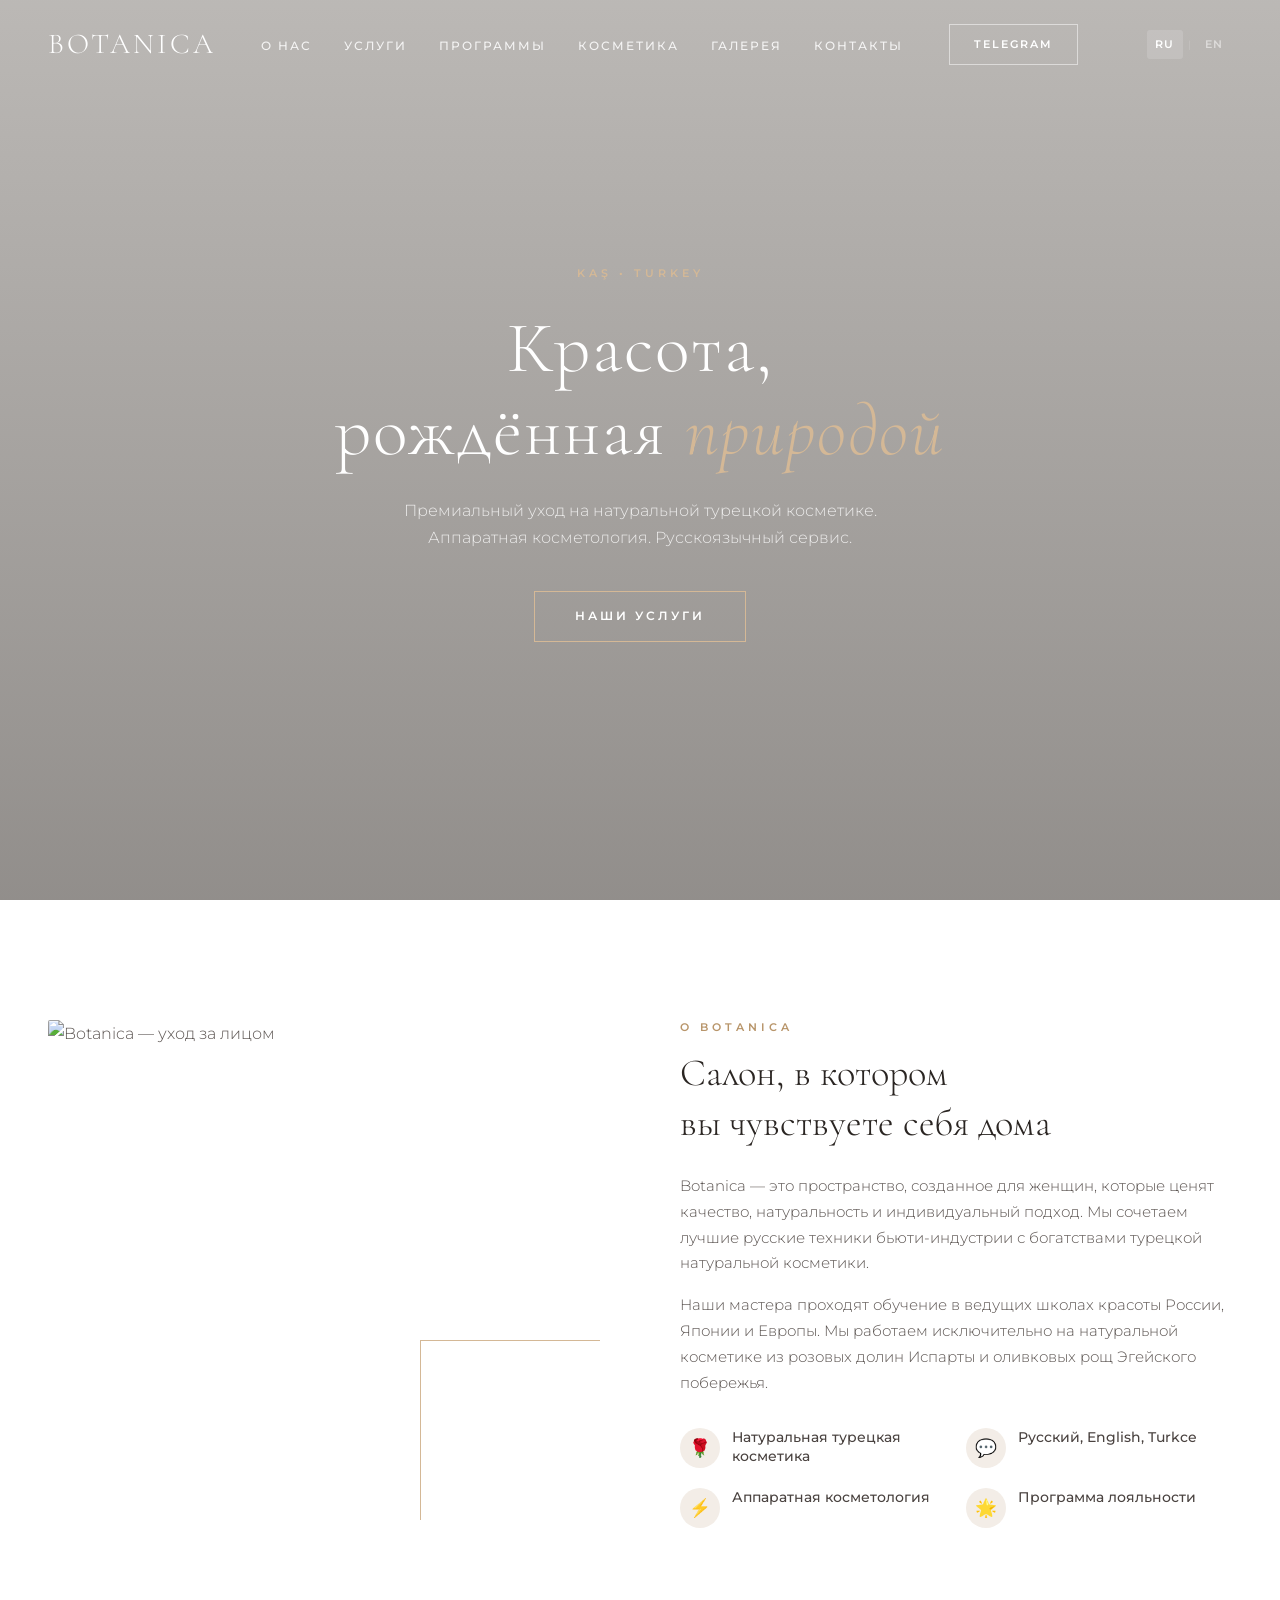
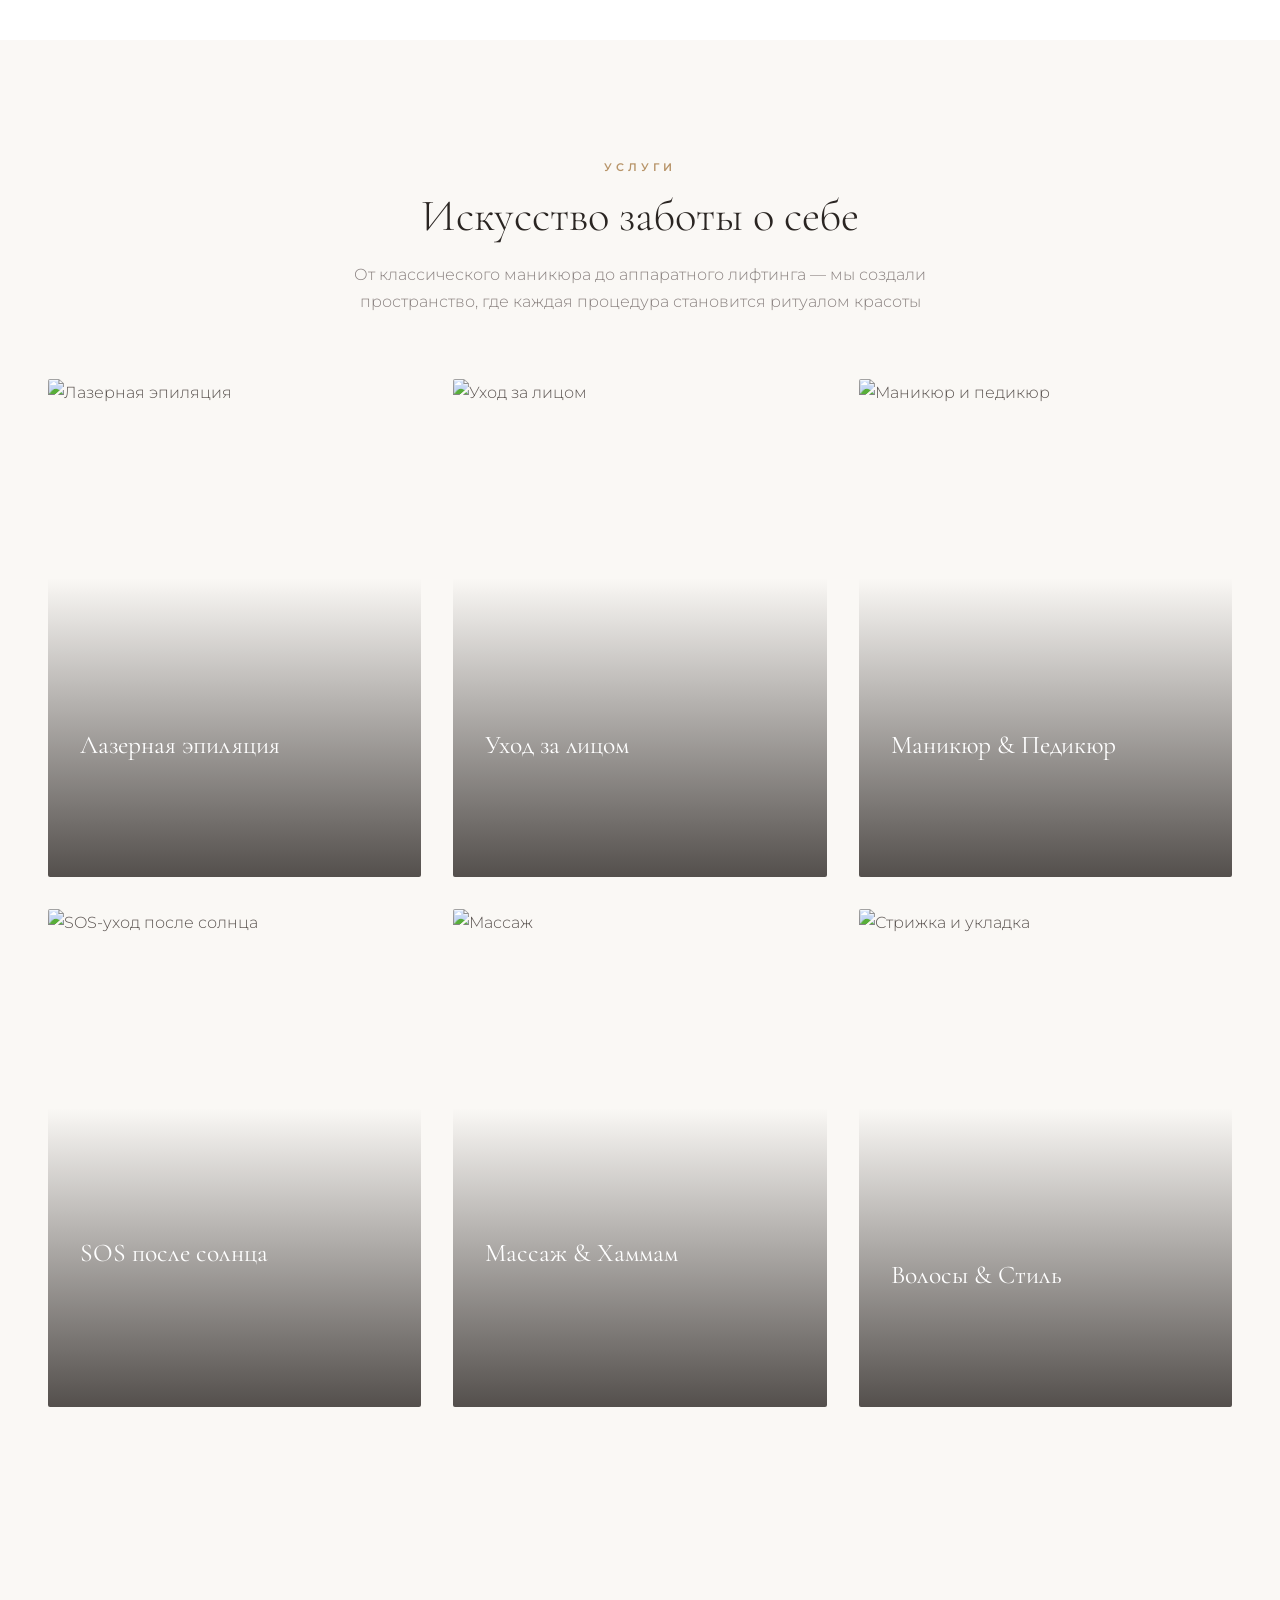
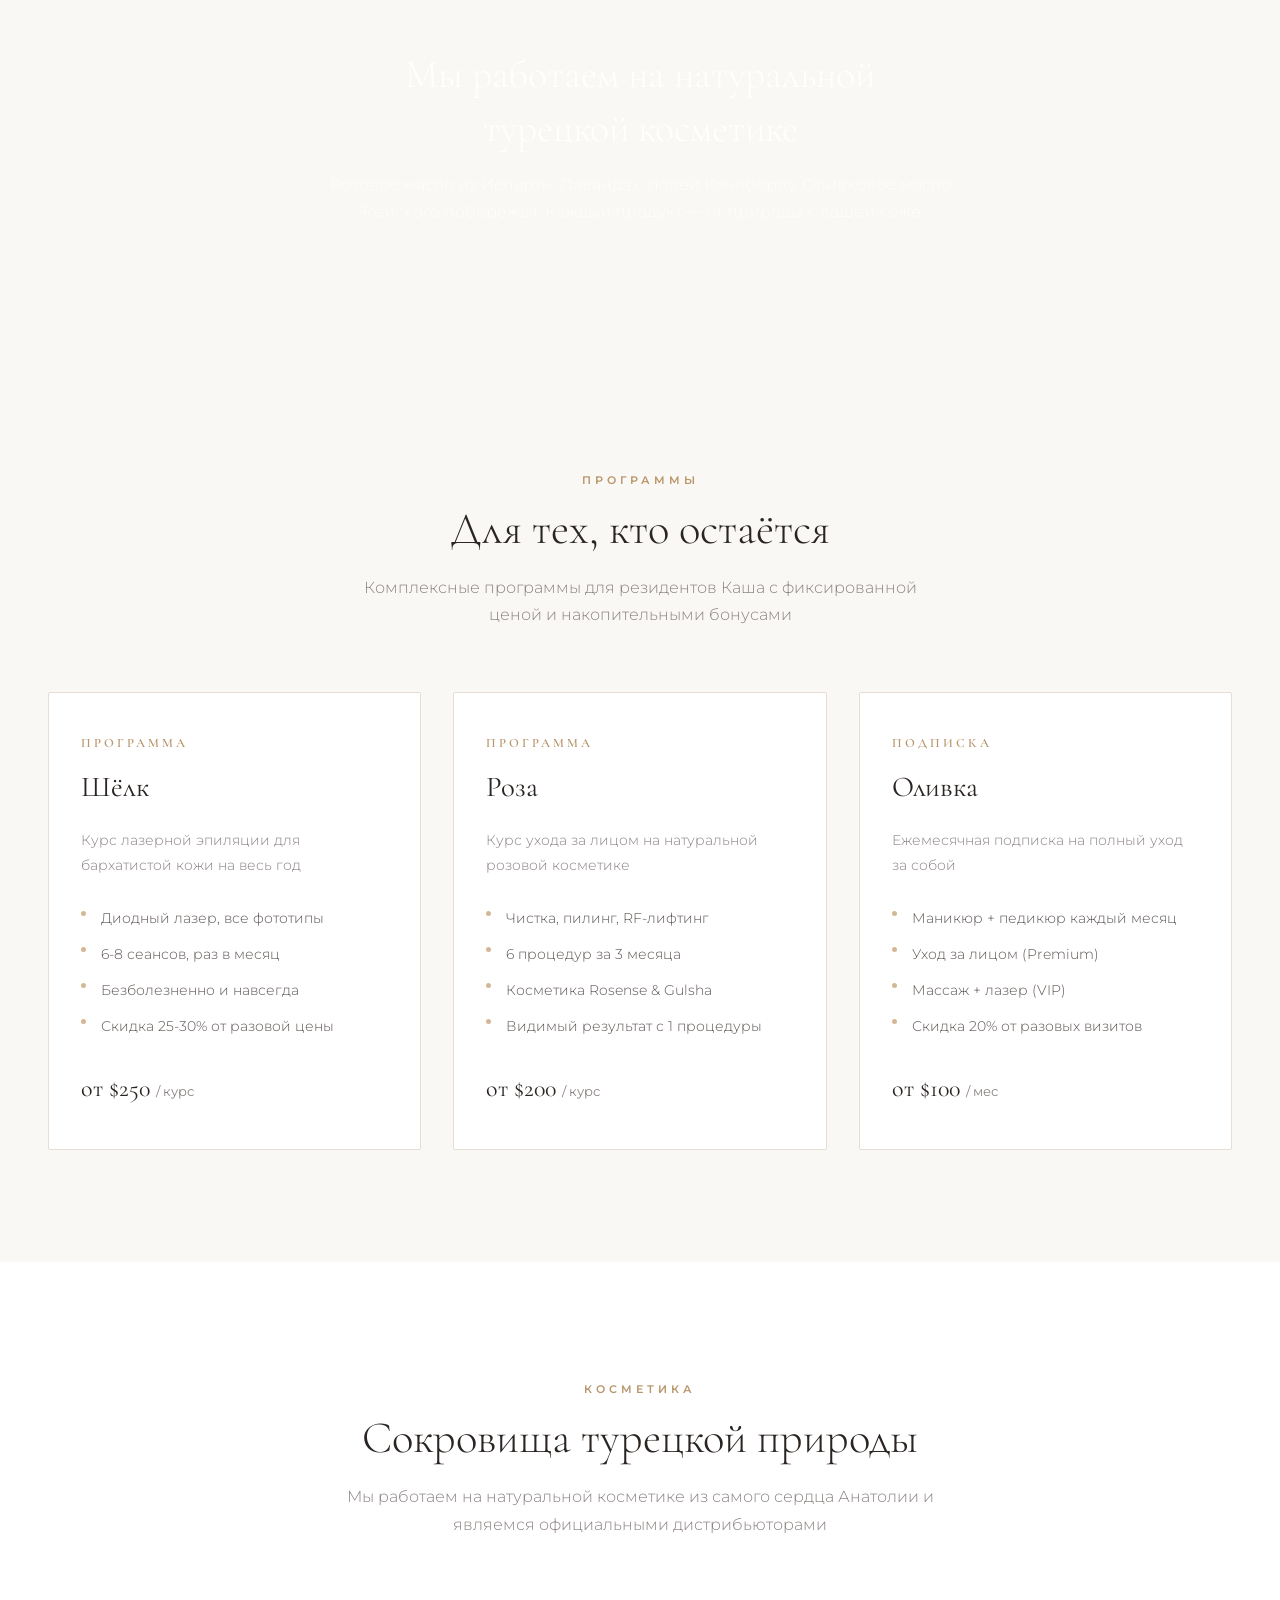
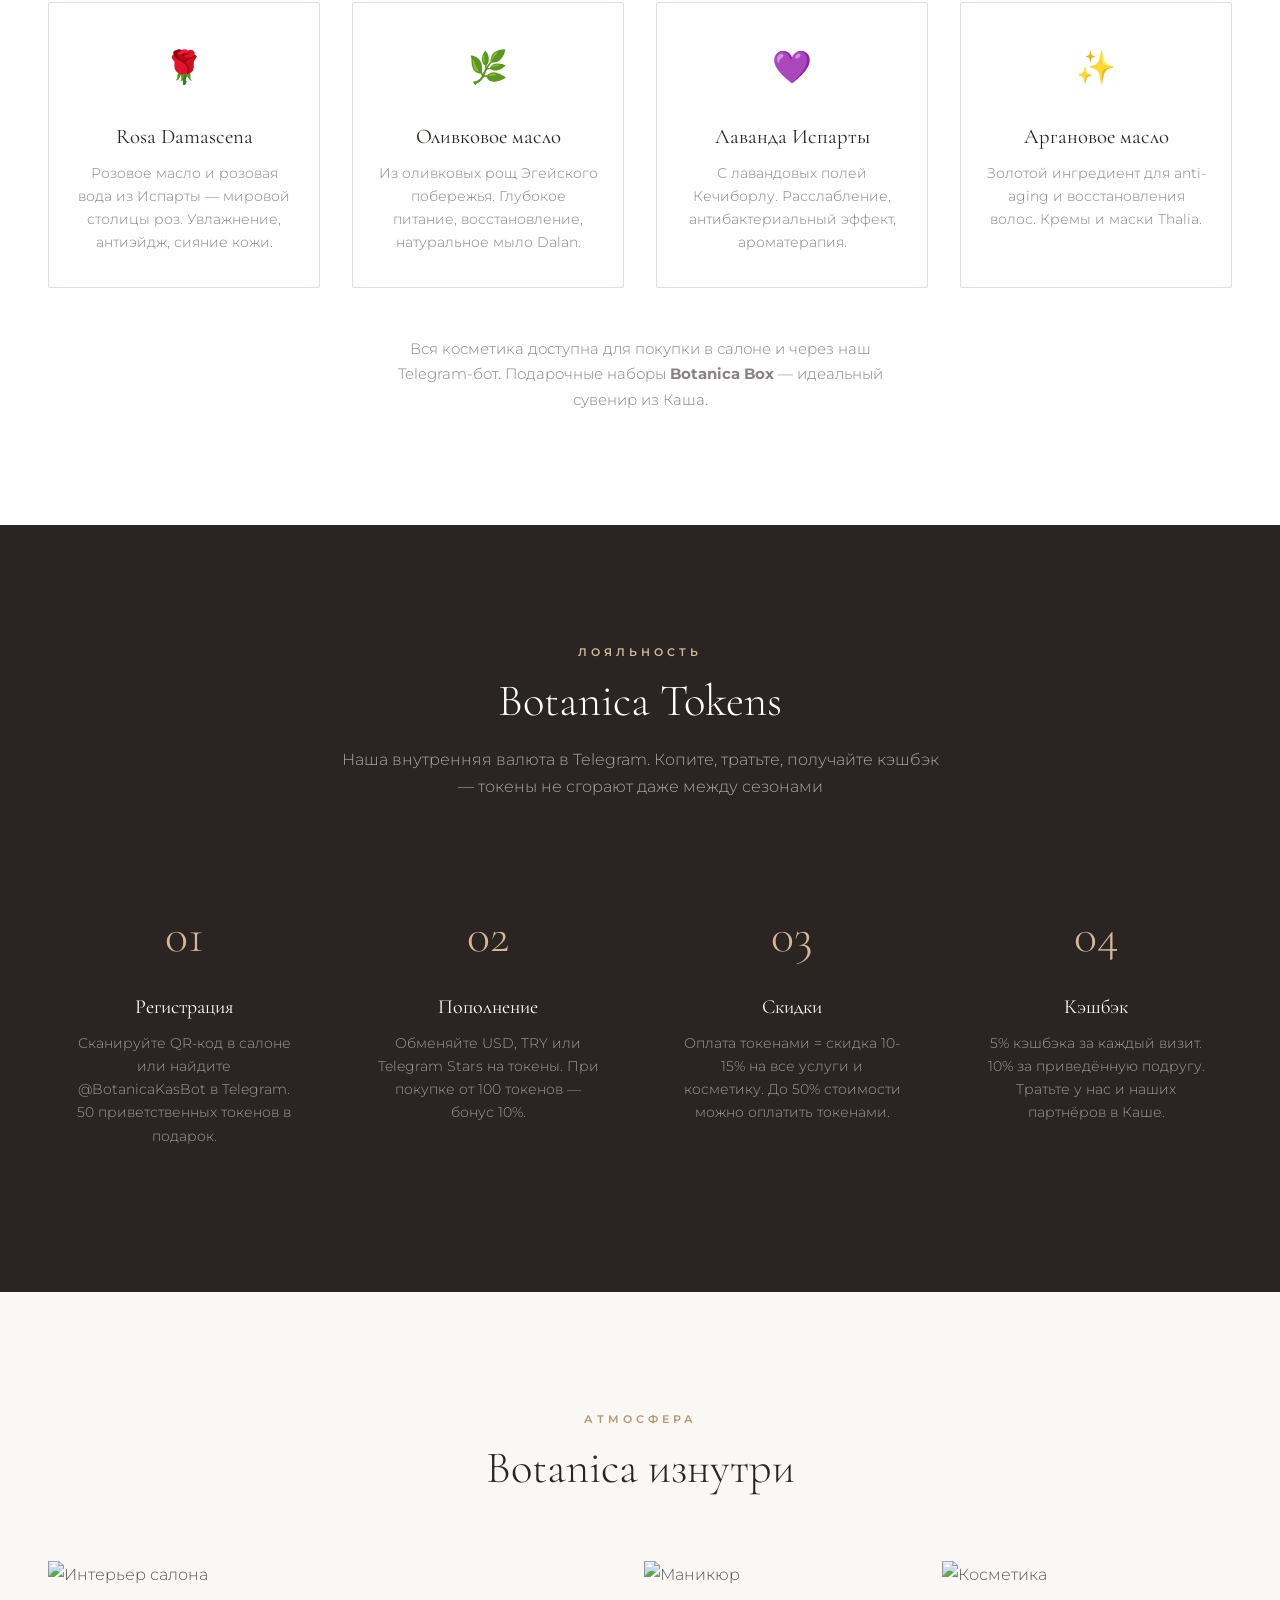
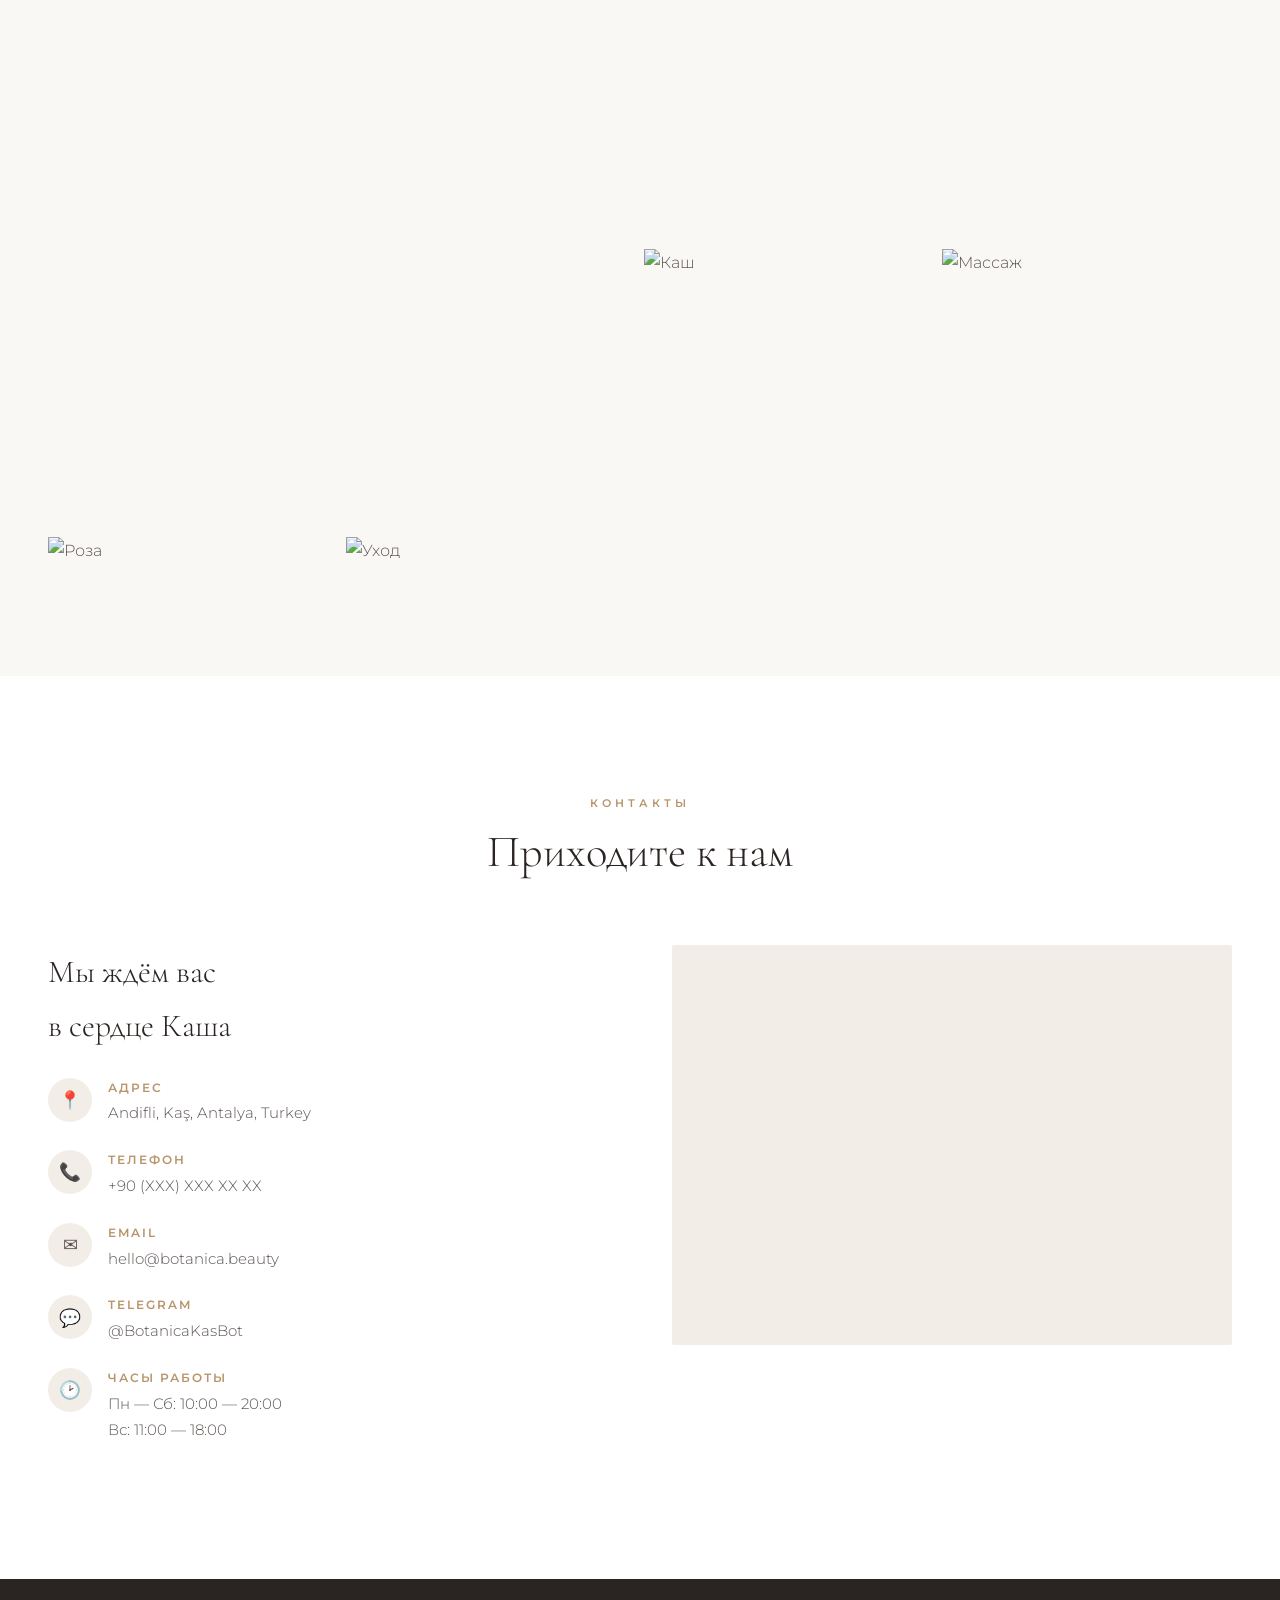
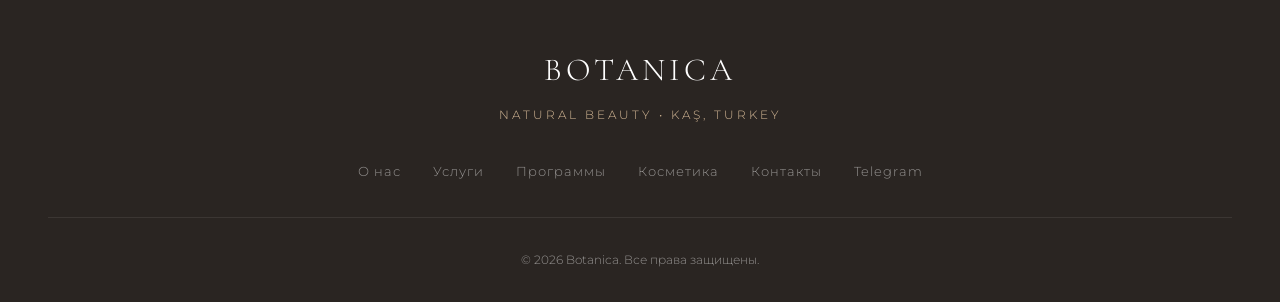
==== commit 1bee2908: "Add bilingual support: RU/EN language switcher + English version - Added English version at promo/en" ====
--- a/docs/promo/index.html
+++ b/docs/promo/index.html
@@ -25,6 +25,11 @@
     <li><a href="#contact">Контакты</a></li>
   </ul>
   <a href="https://t.me/BotanicaKasBot" class="nav-cta" target="_blank">Telegram</a>
+  <div class="lang-switch">
+    <a href="./" class="active">RU</a>
+    <span class="lang-sep">|</span>
+    <a href="en/">EN</a>
+  </div>
 </nav>
 
 <!-- ===== HERO ===== -->
--- a/docs/promo/css/style.css
+++ b/docs/promo/css/style.css
@@ -640,6 +640,46 @@
   opacity: 1; transform: translateY(0);
 }
 
+/* ===== LANGUAGE SWITCHER ===== */
+.lang-switch {
+  display: flex; align-items: center; gap: .35rem;
+  margin-left: 1.5rem;
+}
+.lang-switch a {
+  font-size: .7rem; font-weight: 600; letter-spacing: 1.5px;
+  text-transform: uppercase;
+  color: rgba(255,255,255,.5);
+  padding: .3rem .5rem;
+  border-radius: 3px;
+  transition: all var(--transition);
+}
+.nav.scrolled .lang-switch a { color: var(--text-light); }
+.lang-switch a.active {
+  color: var(--white);
+  background: rgba(255,255,255,.15);
+}
+.nav.scrolled .lang-switch a.active {
+  color: var(--gold);
+  background: var(--nude);
+}
+.lang-switch a:hover { color: var(--gold-light); }
+.lang-switch .lang-sep {
+  color: rgba(255,255,255,.25);
+  font-size: .65rem;
+  user-select: none;
+}
+.nav.scrolled .lang-switch .lang-sep { color: var(--blush); }
+
+@media (max-width: 900px) {
+  .lang-switch {
+    position: absolute; top: 1.1rem; right: 3.5rem;
+    margin-left: 0;
+  }
+  .lang-switch a { color: var(--text-light) !important; font-size: .75rem; }
+  .lang-switch a.active { color: var(--gold) !important; background: var(--nude) !important; }
+  .lang-switch .lang-sep { color: var(--blush) !important; }
+}
+
 /* ===== SCROLL BAR ===== */
 ::-webkit-scrollbar { width: 6px; }
 ::-webkit-scrollbar-track { background: var(--cream); }
